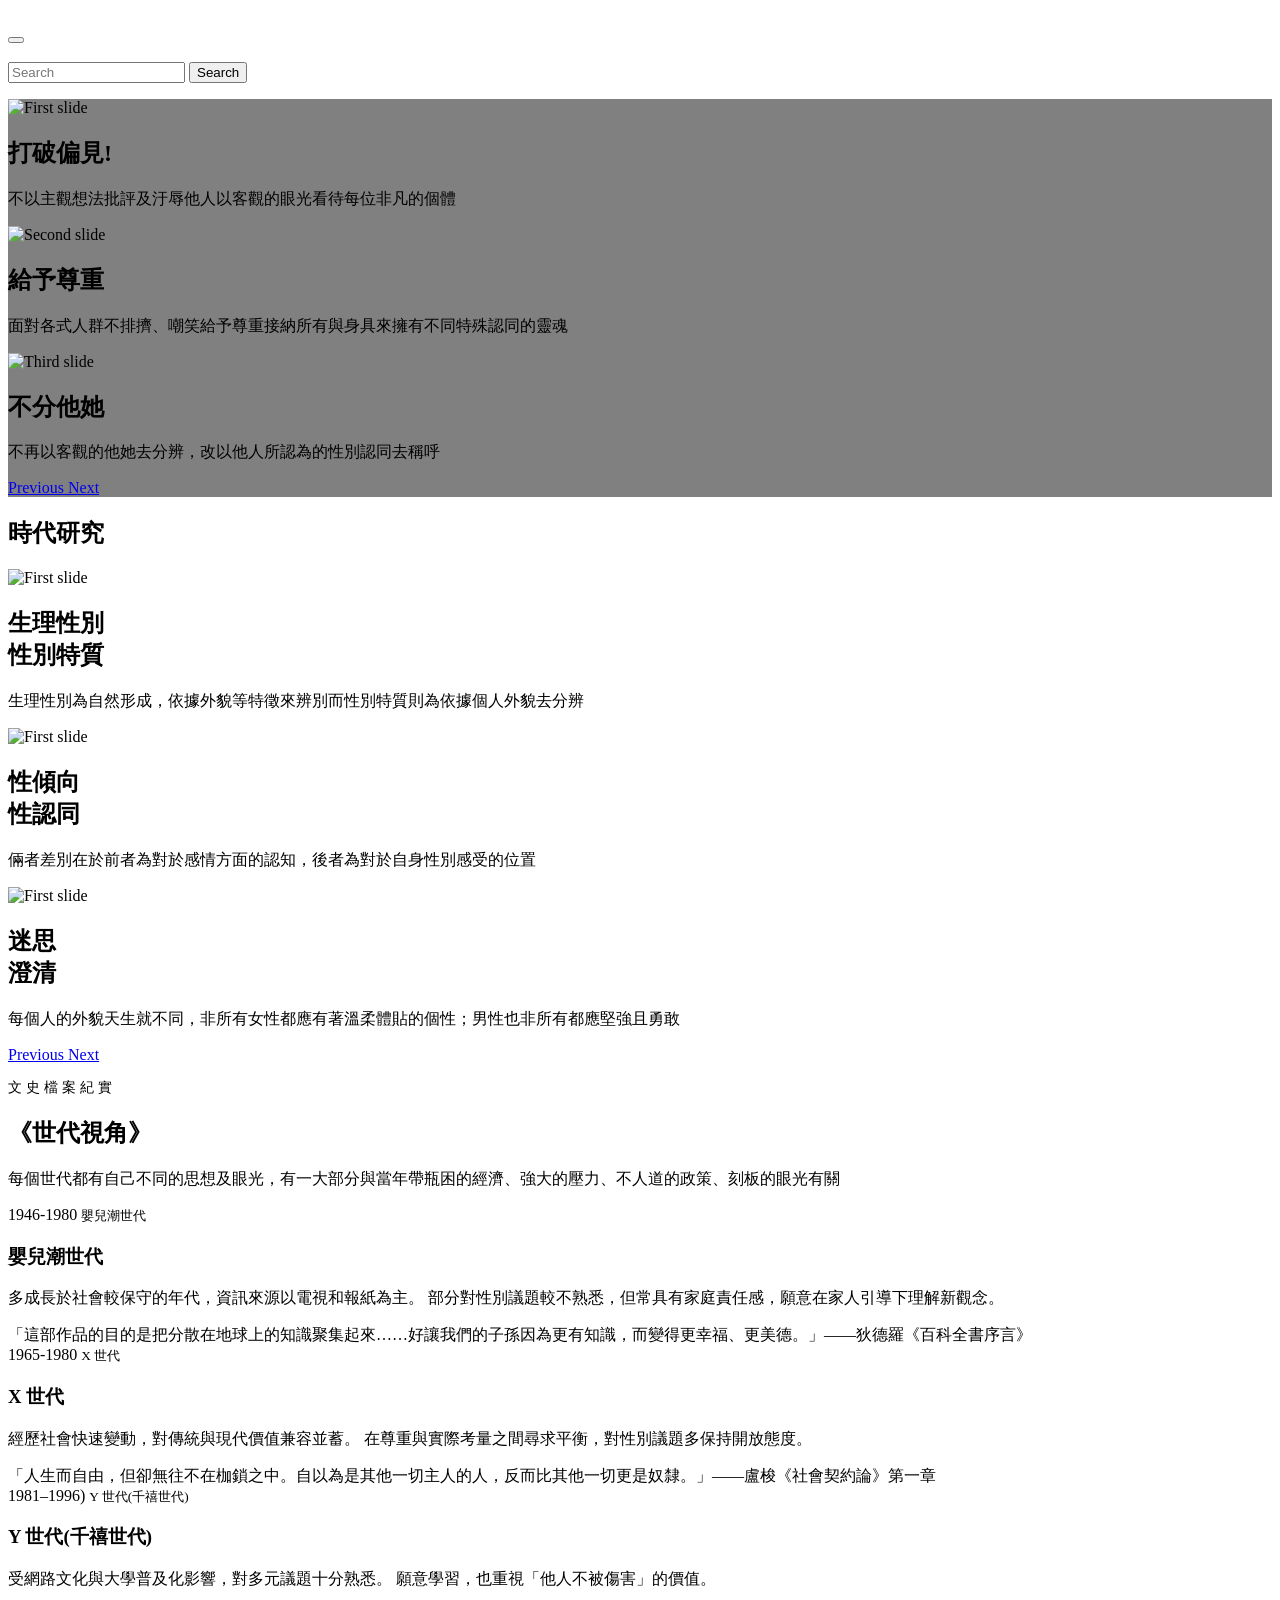
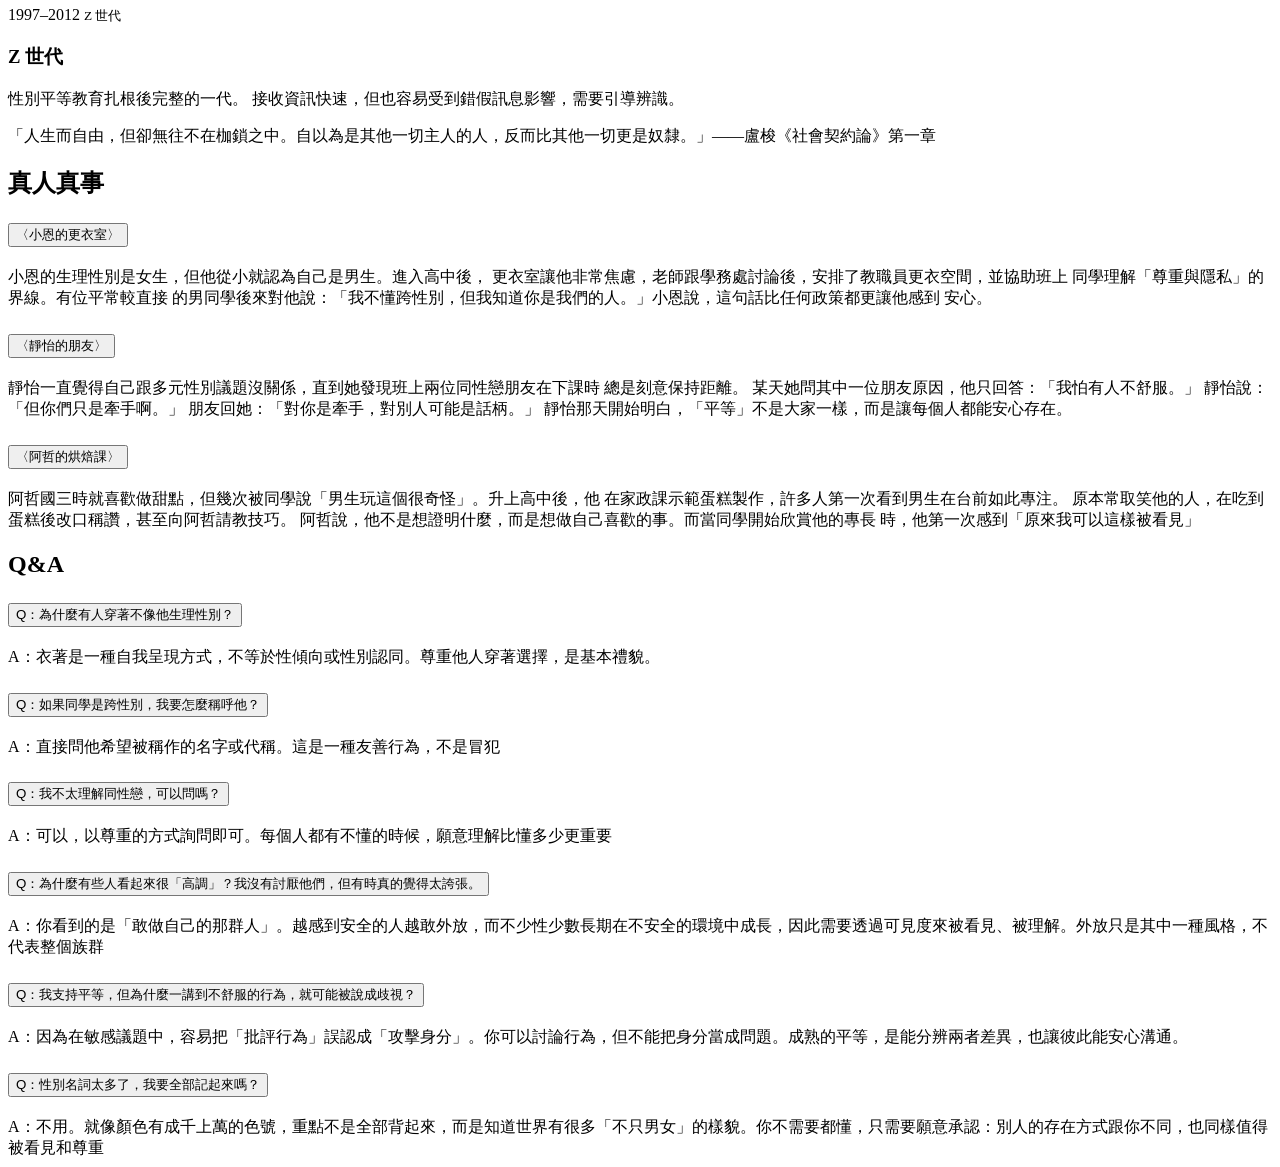
==== index.html @ ce1523b2 "Add files via upload" ====
<!doctype html>
<html>
    <head>
        <meta charset="utf-8">
        <meta http-equiv="X-UA-Compatible" content="IE=edge">
        <meta name="viewport" content="width=device-width, initial-scale=1.0">
        <title>性世代新性別</title>
        <link href="../css/bootstrap-5.3.8.css" rel="stylesheet" type="text/css">
        <link rel="stylesheet" href="../css/all.css">
        <link rel="shortcut icon" href="../images/tiitle icon.png" type="image/x-icon">
    </head>

    <body>
        <nav class="navbar fixed-top navbar-expand-lg navbar-light bg-light">
             <a class="navbar-brand" href="#">
                <div class="logo">
                    <img src="../images/logo.png" alt="">
                </div>
            </a>
            <button class="navbar-toggler" type="button" data-bs-toggle="collapse" data-bs-target="#navbarSupportedContent1" aria-controls="navbarSupportedContent1" aria-expanded="false" aria-label="Toggle navigation">
                <span class="navbar-toggler-icon"></span>
            </button>
            <div class="collapse navbar-collapse mb-2" id="navbarSupportedContent1">
                 <a class="nav-link" href="#r1"><img src="../images/TIME.png" alt=""></a>
                 <a class="nav-link" href="#r2"><img src="../images/history.png" alt=""></a>
                 <a class="nav-link" href="#r3"><img src="../images/people.png" alt=""></a>
                 <a class="nav-link" href="#r4"><img src="../images/hreart.png" alt=""></a>
                <form class="d-flex ms-auto my-lg-0">
                    <input class="form-control" type="search" placeholder="Search" aria-label="Search">
                    <button class="btn btn-outline-success" type="submit">Search</button>
                </form>
            </div>
        </nav>
        <section id="#">
            <div id="carouselExampleIndicatorhome" class="carousel slide" data-bs-ride="carousel" style="background-color: grey">
                <ol class="carousel-indicators">
                    <div data-bs-target="#carouselExampleIndicatorhome" data-bs-slide-to="0" class="active"></div>
                    <div data-bs-target="#carouselExampleIndicatorhome" data-bs-slide-to="1"></div>
                    <div data-bs-target="#carouselExampleIndicatorhome" data-bs-slide-to="2"></div>
                </ol>
                <div class="carousel-inner" role="listbox">
                    <div class="carousel-item active">
                        <img class="d-block mx-auto w-100 h-100" src="../images/1b.png" alt="First slide">
                        <div class="carousel-caption my-0-con">
                            <h1 class="fw-bold">打破偏見!</h1>
                            <p>不以主觀想法批評及汙辱他人以客觀的眼光看待每位非凡的個體</p>
                        </div>
                    </div>
                    <div class="carousel-item"> <img class="d-block mx-auto w-100 h-100" src="../images/1b2.png" alt="Second slide">
                        <div class="carousel-caption my-0-con">
                            <h1>給予尊重</h1>
                            <p>面對各式人群不排擠、嘲笑給予尊重接納所有與身具來擁有不同特殊認同的靈魂</p>
                        </div>
                    </div>
                    <div class="carousel-item">
                        <img class="d-block mx-auto w-100 h-100" src="../images/1b3.png" alt="Third slide">
                        <div class="carousel-caption my-0-con">
                            <h1>不分他她</h1>
                            <p>不再以客觀的他她去分辨，改以他人所認為的性別認同去稱呼</p>
                        </div>
                    </div>

                    <a class="carousel-control-prev" href="#carouselExampleIndicatorhome" role="button" data-bs-slide="prev">
                        <span class="carousel-control-prev-icon" aria-hidden="true"></span>
                        <span class="visually-hidden">Previous</span>
                    </a>
                    <a class="carousel-control-next" href="#carouselExampleIndicatorhome" role="button" data-bs-slide="next">
                        <span class="carousel-control-next-icon" aria-hidden="true">
                        </span>
                        <span class="visually-hidden">Next</span>
                    </a>
                </div>
            </div>
        </section>

        
        <section id="r1">
            
            <div class="car-sub">
                <div id="carouselExampleIndicators1" class="carousel slide" data-bs-ride="carousel" style="position: relative;">
                    <div class="r1-tit ">
                        <h2 class="fw-bold position-absolute h-100 w-100">時代研究</h2>
                    </div>
                    <ol class="carousel-indicators">
                        <div data-bs-target="#carouselExampleIndicatorhome" data-bs-slide-to="0" class="active"></div>
                        <div data-bs-target="#carouselExampleIndicatorhome" data-bs-slide-to="1"></div>
                        <div data-bs-target="#carouselExampleIndicatorhome" data-bs-slide-to="2"></div>
                    </ol>
                    <div class="carousel-inner" role="listbox">
                        <div class="carousel-item active">
                            <div class="r1-sub">
                                
                                <div class="card-r1">
                                    <div class="container">
                                        <div class="row">
                                            <img class="d-block mx-auto col-sm-12 col-md-7 my-r1-img w-90 h-100" src="../images/2b2.png" alt="First slide">
                                            <div class="carousel-caption d-block col-sm-12 col-md-5 my-r1-con text-dark text-start">
                                                <h1 class="fw-bold my-r1-con">生理性別<br>性別特質</h1>
                                                <p class="my-r1-con">生理性別為自然形成，依據外貌等特徵來辨別而性別特質則為依據個人外貌去分辨</p>
                                            </div>
                                        </div>
                                    </div>
                                </div>
                            </div>
                        </div>

                        <div class="carousel-item">
                            <div class="r1-sub">
                                <div class="card-r1">
                                    <div class="container">
                                        <div class="row">
                                            <img class="d-block mx-auto col-sm-12 col-md-7 my-r1-img w-90 h-100" src="../images/2b3.png" alt="First slide">
                                            <div class="carousel-caption d-block col-sm-12 col-md-5 my-r1-con text-dark text-start">
                                                <h1 class="fw-bold my-r1-con">性傾向<br>性認同</h1>
                                                <p class="my-r1-con">倆者差別在於前者為對於感情方面的認知，後者為對於自身性別感受的位置</p>
                                            </div>
                                        </div>
                                    </div>
                                </div>
                            </div>
                        </div>
                        <div class="carousel-item">
                            <div class="r1-sub">
                                <div class="card-r1">
                                    <div class="container">
                                        <div class="row">
                                            <img class="d-block mx-auto col-sm-12 col-md-7 my-r1-img w-90 h-100" src="../images/2b.png" alt="First slide">
                                            <div class="carousel-caption d-block col-sm-12 col-md-5 my-r1-con text-dark  text-start">
                                                <h1 class="fw-bold my-r1-con">迷思<br>澄清</h1>
                                                <p class="my-r1-con">每個人的外貌天生就不同，非所有女性都應有著溫柔體貼的個性；男性也非所有都應堅強且勇敢</p>
                                            </div>
                                        </div>
                                    </div>
                                </div>
                            </div>
                        </div>
                    </div>
                
            
                    
                    
                    <a class="carousel-control-prev" href="#carouselExampleIndicators1" role="button" data-bs-slide="prev">
                        <span class="carousel-control-prev-icon" aria-hidden="true"></span>
                        <span class="visually-hidden">Previous</span>
                    </a>
                    <a class="carousel-control-next" href="#carouselExampleIndicators1" role="button" data-bs-slide="next">
                        <span class="carousel-control-next-icon" aria-hidden="true"></span>
                        <span class="visually-hidden">Next</span>
                    </a>
                </div>
            </div>
        </section>


        <section id="r2">
             <header class="container mt-5 mb-5 text-center">
        <div class="history-header col-lg-8 mx-auto">
            <p class="text-uppercase mb-2 text-secondary" style="letter-spacing: 4px; font-size: 0.9rem;">文史檔案紀實</p>
            <h1 class="display-5 fw-bold my-3">《世代視角》</h1>
            <p class="lead text-muted fs-6 px-3">
                每個世代都有自己不同的思想及眼光，有一大部分與當年帶瓶困的經濟、強大的壓力、不人道的政策、刻板的眼光有關
            </p>
        </div>
    </header>

    <!-- 2. 純文字時間軸主區 -->
    <main class="container mb-5">
        <div class="timeline">

            <!-- 事件一：靠左 -->
            <div class="row timeline-item">
                <div class="timeline-dot"></div>
                <div class="col-md-6 pe-md-5">
                    <div class="card history-card">
                        <div class="card-body p-4">
                            <div class="d-flex justify-content-between align-items-center mb-3">
                                <span class="badge badge-year">1946-1980</span>
                                <small class="text-secondary">嬰兒潮世代</small>
                            </div>
                            <h3 class="h4 card-title fw-bold mb-3">嬰兒潮世代</h3>
                            <p class="card-text text-secondary mb-3">
                                多成長於社會較保守的年代，資訊來源以電視和報紙為主。
                                部分對性別議題較不熟悉，但常具有家庭責任感，願意在家人引導下理解新觀念。
                            <!-- 史料展開按鈕 -->
                            <a href="#archive-1" class="text-decoration-none small text-dark fw-bold" data-bs-toggle="collapse" style="border-bottom: 1px dashed #7d5a44;">
                              
                            </a>
                            
                            <!-- 摺疊史料區 -->
                            <div class="collapse mt-3" id="archive-1">
                                <div class="p-3 archive-box text-muted">
                                    「這部作品的目的是把分散在地球上的知識聚集起來……好讓我們的子孫因為更有知識，而變得更幸福、更美德。」——狄德羅《百科全書序言》
                                </div>
                            </div>
                        </div>
                    </div>
                </div>
                <div class="col-md-6"></div>
            </div>

            <!-- 事件二：靠右 (使用 flex-md-row-reverse) -->
            <div class="row timeline-item flex-md-row-reverse">
                <div class="timeline-dot"></div>
                <div class="col-md-6 ps-md-5">
                    <div class="card history-card">
                        <div class="card-body p-4">
                            <div class="d-flex justify-content-between align-items-center mb-3">
                                <span class="badge badge-year">1965-1980</span>
                                <small class="text-secondary"> X 世代</small>
                            </div>
                            <h3 class="h4 card-title fw-bold mb-3">X 世代</h3>
                            <p class="card-text text-secondary mb-3">
                               經歷社會快速變動，對傳統與現代價值兼容並蓄。
                                在尊重與實際考量之間尋求平衡，對性別議題多保持開放態度。
                            <a href="#archive-2" class="text-decoration-none small text-dark fw-bold" data-bs-toggle="collapse" style="border-bottom: 1px dashed #7d5a44;">
                              
                            </a>
                            
                            <div class="collapse mt-3" id="archive-2">
                                <div class="p-3 archive-box text-muted">
                                    「人生而自由，但卻無往不在枷鎖之中。自以為是其他一切主人的人，反而比其他一切更是奴隸。」——盧梭《社會契約論》第一章
                                </div>
                            </div>
                        </div>
                    </div>
                </div>
                <div class="col-md-6"></div>
            </div>

            <!-- 事件三：靠左 -->
            <div class="row timeline-item">
                <div class="timeline-dot">

                </div>
                <div class="col-md-6 pe-md-5">
                    <div class="card history-card">
                        <div class="card-body p-4">
                            <div class="d-flex justify-content-between align-items-center mb-3">
                                <span class="badge badge-year">1981–1996)</span>
                                <small class="text-secondary">Y 世代(千禧世代)</small>
                            </div>
                            <h3 class="h4 card-title fw-bold mb-3">Y 世代(千禧世代)</h3>
                            <p class="card-text text-secondary mb-3">
                                受網路文化與大學普及化影響，對多元議題十分熟悉。
                                願意學習，也重視「他人不被傷害」的價值。
                            </p>
                        </div>
                    </div>
                </div>
                
                <div class="col-md-6"></div>
            </div>
              <div class="row timeline-item flex-md-row-reverse">
                <div class="timeline-dot"></div>
                <div class="col-md-6 ps-md-5">
                    <div class="card history-card">
                        <div class="card-body p-4">
                            <div class="d-flex justify-content-between align-items-center mb-3">
                                <span class="badge badge-year">1997–2012</span>
                                <small class="text-secondary">  Z 世代</small>
                            </div>
                            <h3 class="h4 card-title fw-bold mb-3"> Z 世代</h3>
                            <p class="card-text text-secondary mb-3">
                               性別平等教育扎根後完整的一代。
                                接收資訊快速，但也容易受到錯假訊息影響，需要引導辨識。
                            <a href="#archive-2" class="text-decoration-none small text-dark fw-bold" data-bs-toggle="collapse" style="border-bottom: 1px dashed #7d5a44;">
                              
                            </a>
                            
                            <div class="collapse mt-3" id="archive-2">
                                <div class="p-3 archive-box text-muted">
                                    「人生而自由，但卻無往不在枷鎖之中。自以為是其他一切主人的人，反而比其他一切更是奴隸。」——盧梭《社會契約論》第一章
                                </div>
                            </div>
                        </div>
                    </div>
                </div>
                <div class="col-md-6"></div>
            </div>

        </div>
    </main>
        </section>


       <section id="r3">
            <div class="r3-sub">
                <div class="r3-card">
                    <div class="r3-tit fw-bold">
                        <h2>真人真事</h2>
                    </div>
                    </div>
                    <div class="r3-sec">
                        <div class="accordion" id="accordion1">
                            
                            <!-- 項目一 -->
                            <div class="accordion-item">
                                <h2 class="accordion-header" id="headingOne1">
                                    <!-- 💡 關鍵 1：data-bs-target 對準 #collapseOne -->
                                    <button class="accordion-button" type="button" data-bs-toggle="collapse" data-bs-target="#collapseOne" aria-expanded="true" aria-controls="collapseOne"> 
                                        〈小恩的更衣室〉 
                                    </button>
                                </h2>
                                <!-- 💡 關鍵 2：id 必須剛好叫 collapseOne -->
                                <div id="collapseOne" class="accordion-collapse collapse show fw-bold " aria-labelledby="headingOne1" data-bs-parent="#accordion1">
                                    <div class="accordion-body "> <p>小恩的生理性別是女生，但他從小就認為自己是男生。進入高中後，
                                        更衣室讓他非常焦慮，老師跟學務處討論後，安排了教職員更衣空間，並協助班上
                                        同學理解「尊重與隱私」的界線。有位平常較直接
                                        的男同學後來對他說：「我不懂跨性別，但我知道你是我們的人。」小恩說，這句話比任何政策都更讓他感到
                                        安心。</p>
                                    </div>
                                </div>
                            </div>

                            <!-- 項目二 -->
                            <div class="accordion-item">
                                <h2 class="accordion-header" id="headingTwo1">
                                    <!-- 💡 關鍵 1：data-bs-target 對準 #collapseTwo -->
                                    <button class="accordion-button collapsed" type="button" data-bs-toggle="collapse" data-bs-target="#collapseTwo" aria-expanded="false" aria-controls="collapseTwo"> 
                                        〈靜怡的朋友〉
                                    </button>
                                </h2>
                                <!-- 💡 關鍵 2：id 必須剛好叫 collapseTwo -->
                                <div id="collapseTwo" class="accordion-collapse collapse fw-bold" aria-labelledby="headingTwo1" data-bs-parent="#accordion1">
                                    <div class="accordion-body"> <p>靜怡一直覺得自己跟多元性別議題沒關係，直到她發現班上兩位同性戀朋友在下課時
                                                                    總是刻意保持距離。
                                                                    某天她問其中一位朋友原因，他只回答：「我怕有人不舒服。」
                                                                    靜怡說：「但你們只是牽手啊。」
                                                                    朋友回她：「對你是牽手，對別人可能是話柄。」
                                                                    靜怡那天開始明白，「平等」不是大家一樣，而是讓每個人都能安心存在。
                                                                </p>
                                    </div>
                                </div>
                            </div>

                            <!-- 項目三 -->
                            <div class="accordion-item">
                                <h2 class="accordion-header" id="headingThree1">
                                    <!-- 💡 關鍵 1：data-bs-target 對準 #collapseThree -->
                                    <button class="accordion-button collapsed" type="button" data-bs-toggle="collapse" data-bs-target="#collapseThree" aria-expanded="false" aria-controls="collapseThree"> 
                                        〈阿哲的烘焙課〉
                                    </button>
                                </h2>
                                <!-- 💡 關鍵 2：id 必須剛好叫 collapseThree -->
                                <div id="collapseThree" class="accordion-collapse collapse  fw-bold" aria-labelledby="headingThree1" data-bs-parent="#accordion1">
                                    <div class="accordion-body"><p>阿哲國三時就喜歡做甜點，但幾次被同學說「男生玩這個很奇怪」。升上高中後，他
                                                                在家政課示範蛋糕製作，許多人第一次看到男生在台前如此專注。
                                                                原本常取笑他的人，在吃到蛋糕後改口稱讚，甚至向阿哲請教技巧。
                                                                阿哲說，他不是想證明什麼，而是想做自己喜歡的事。而當同學開始欣賞他的專長
                                                                時，他第一次感到「原來我可以這樣被看見」 
                                                                </p>
                                    </div>
                                </div>
                            </div>
                        </div>
                    </div>
                </div>
            </div>
        </section>
        <section id="r4">
            <div class="r4-con">
                <div class="r4-sub">
                     <div class="r4-tit">
                        <h2>Q&A</h2>
                    </div>
                    <div class="accordion" id="accordion2">
                        <div class="accordion-item">
                            <h2 class="accordion-header" id="headingOne1">
                                <button class="accordion-button" type="button" data-bs-toggle="collapse" data-bs-target="#UNIQID-SET-collapseOne" aria-expanded="true" aria-controls="UNIQID-SET-collapseOne"> Q：為什麼有人穿著不像他生理性別？ </button>
                            </h2>
                            <div id="UNIQID-SET-collapseOne" class="accordion-collapse collapse show" aria-labelledby="headingOne1" data-bs-parent="#accordion2">
                                <div class="accordion-body">A：衣著是一種自我呈現方式，不等於性傾向或性別認同。尊重他人穿著選擇，是基本禮貌。</div>
                            </div>
                        </div>
                        <div class="accordion-item">
                            <h2 class="accordion-header" id="headingTwo1">
                                <button class="accordion-button collapsed" type="button" data-bs-toggle="collapse" data-bs-target="#UNIQID-SET-collapseTwo" aria-expanded="false" aria-controls="UNIQID-SET-collapseTwo"> Q：如果同學是跨性別，我要怎麼稱呼他？</button>
                            </h2>
                            <div id="UNIQID-SET-collapseTwo" class="accordion-collapse collapse" aria-labelledby="headingTwo1" data-bs-parent="#accordion2">
                                <div class="accordion-body">A：直接問他希望被稱作的名字或代稱。這是一種友善行為，不是冒犯</div>
                            </div>
                        </div>
                        <div class="accordion-item">
                            <h2 class="accordion-header" id="headingThree1">
                                <button class="accordion-button collapsed" type="button" data-bs-toggle="collapse" data-bs-target="#UNIQID-SET-collapseThree" aria-expanded="false" aria-controls="UNIQID-SET-collapseThree"> Q：我不太理解同性戀，可以問嗎？</button>
                            </h2>
                            <div id="UNIQID-SET-collapseThree" class="accordion-collapse collapse" aria-labelledby="headingThree1" data-bs-parent="#accordion2">
                                <div class="accordion-body"> A：可以，以尊重的方式詢問即可。每個人都有不懂的時候，願意理解比懂多少更重要</div>
                            </div>
                        </div>
                        <div class="accordion-item">
                            <h2 class="accordion-header" id="heading4">
                                <button class="accordion-button collapsed" type="button" data-bs-toggle="collapse" data-bs-target="#UNIQID-SET-collapse4" aria-expanded="false" aria-controls="UNIQID-SET-collapse4"> Q：為什麼有些人看起來很「高調」？我沒有討厭他們，但有時真的覺得太誇張。</button>
                            </h2>
                            <div id="UNIQID-SET-collapse4" class="accordion-collapse collapse" aria-labelledby="heading4" data-bs-parent="#accordion2">
                                <div class="accordion-body">A：你看到的是「敢做自己的那群人」。越感到安全的人越敢外放，而不少性少數長期在不安全的環境中成長，因此需要透過可見度來被看見、被理解。外放只是其中一種風格，不代表整個族群</div>
                            </div>
                        </div>
                        <div class="accordion-item">
                            <h2 class="accordion-header" id="heading5">
                                <button class="accordion-button collapsed" type="button" data-bs-toggle="collapse" data-bs-target="#UNIQID-SET-collapse5" aria-expanded="false" aria-controls="UNIQID-SET-collapse5"> Q：我支持平等，但為什麼一講到不舒服的行為，就可能被說成歧視？</button>
                            </h2>
                            <div id="UNIQID-SET-collapse5" class="accordion-collapse collapse" aria-labelledby="heading5" data-bs-parent="#accordion2">
                                <div class="accordion-body">A：因為在敏感議題中，容易把「批評行為」誤認成「攻擊身分」。你可以討論行為，但不能把身分當成問題。成熟的平等，是能分辨兩者差異，也讓彼此能安心溝通。</div>
                            </div>
                        </div>
                        <div class="accordion-item">
                            <h2 class="accordion-header" id="heading6">
                                <button class="accordion-button collapsed" type="button" data-bs-toggle="collapse" data-bs-target="#UNIQID-SET-collapse6" aria-expanded="false" aria-controls="UNIQID-SET-collapse6"> Q：性別名詞太多了，我要全部記起來嗎？</button>
                            </h2>
                            <div id="UNIQID-SET-collapse6" class="accordion-collapse collapse" aria-labelledby="heading6" data-bs-parent="#accordion2">
                                <div class="accordion-body">A：不用。就像顏色有成千上萬的色號，重點不是全部背起來，而是知道世界有很多「不只男女」的樣貌。你不需要都懂，只需要願意承認：別人的存在方式跟你不同，也同樣值得被看見和尊重</div>
                            </div>
                        </div>
                    </div>
                </div>
            </div>
        </section>
        <script src="../js/popper-2.11.8.min.js"></script>
        <script src="../js/bootstrap-5.3.8.js"></script>
        <script src="../js/all.js"></script>
    </body>
</html>
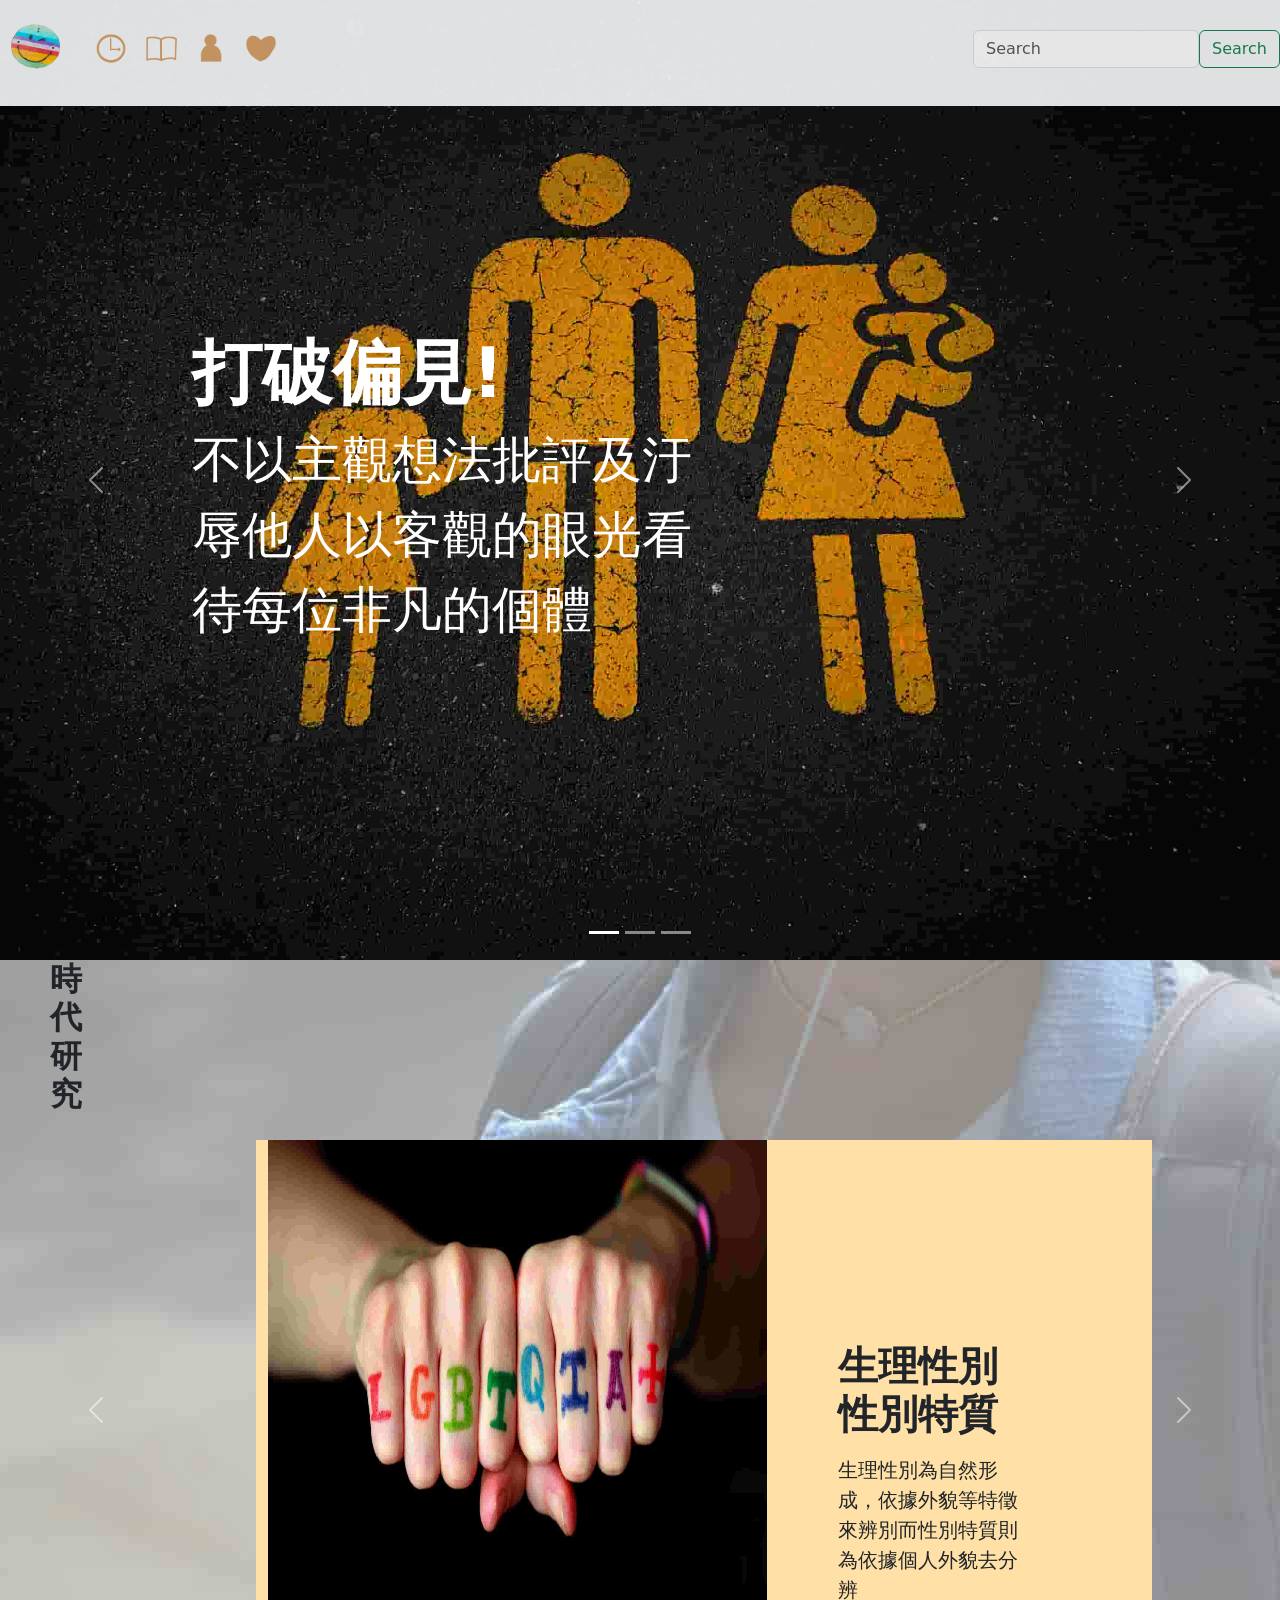
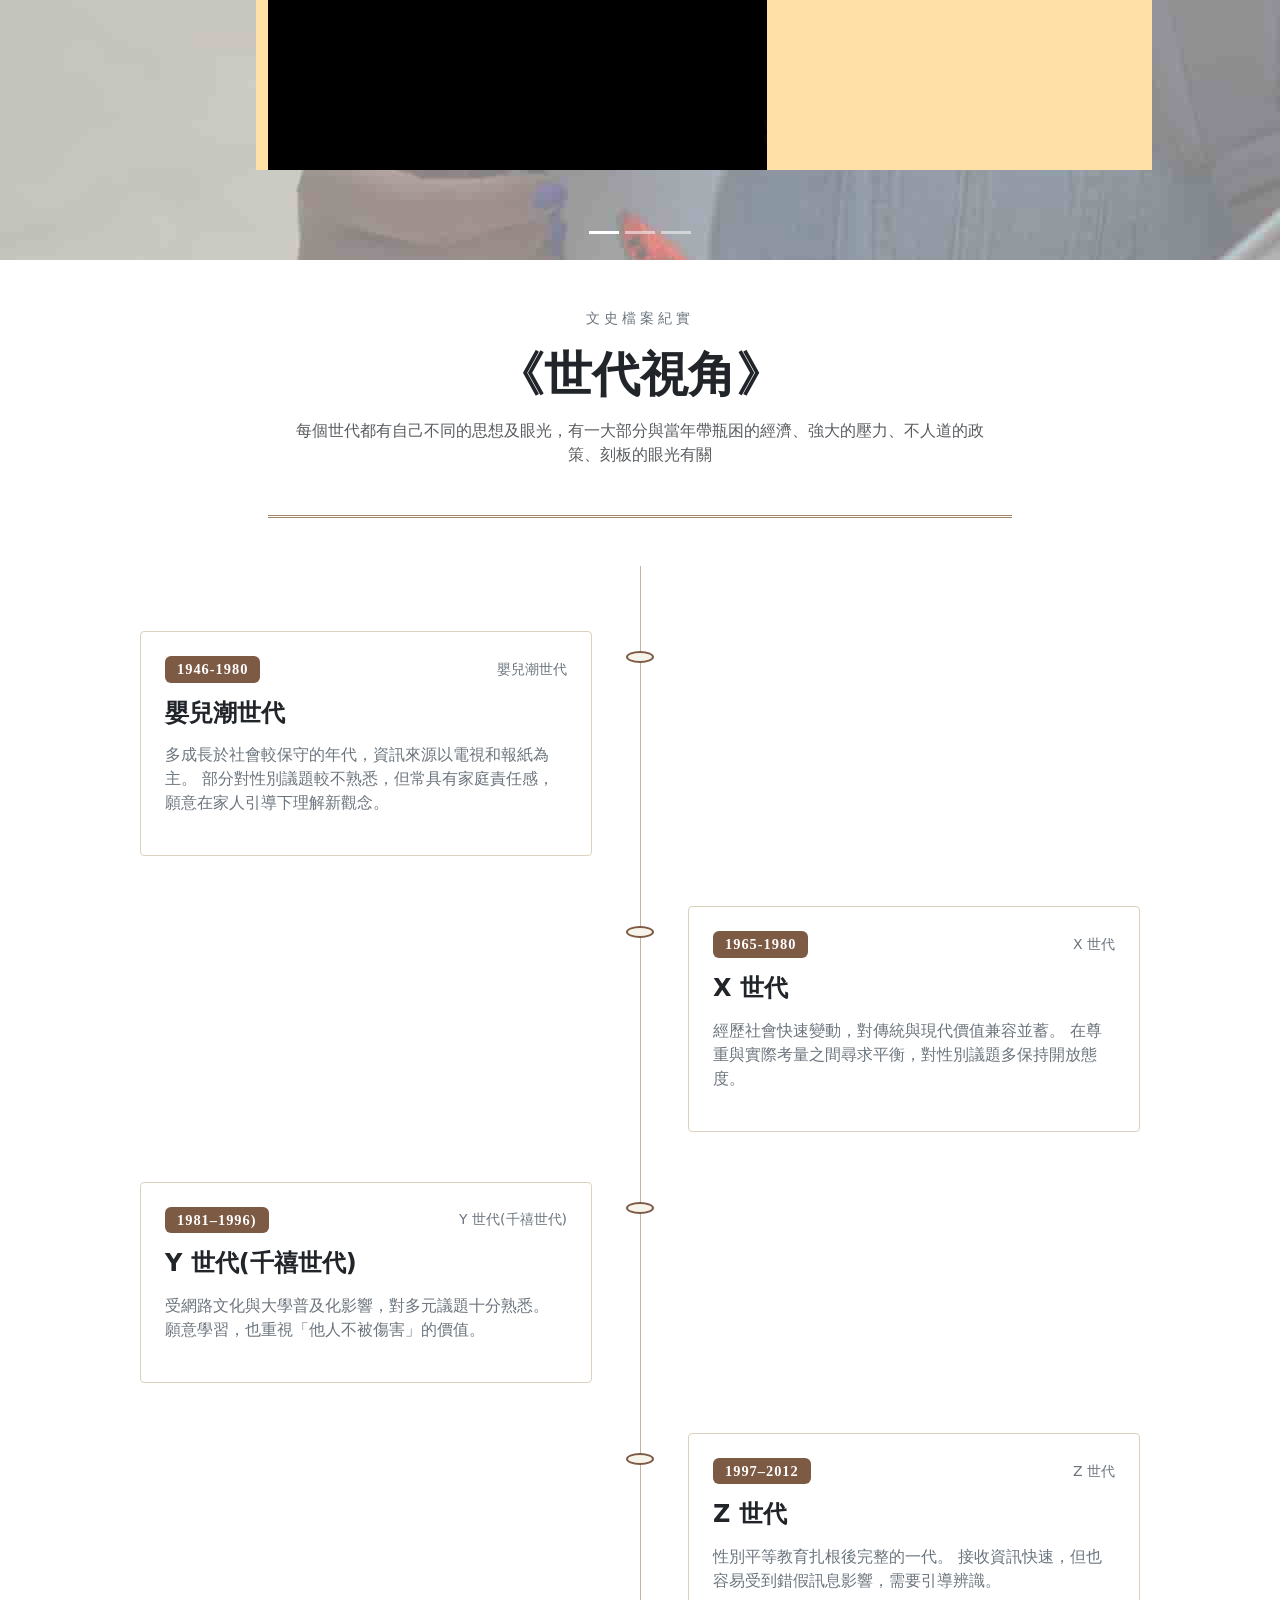
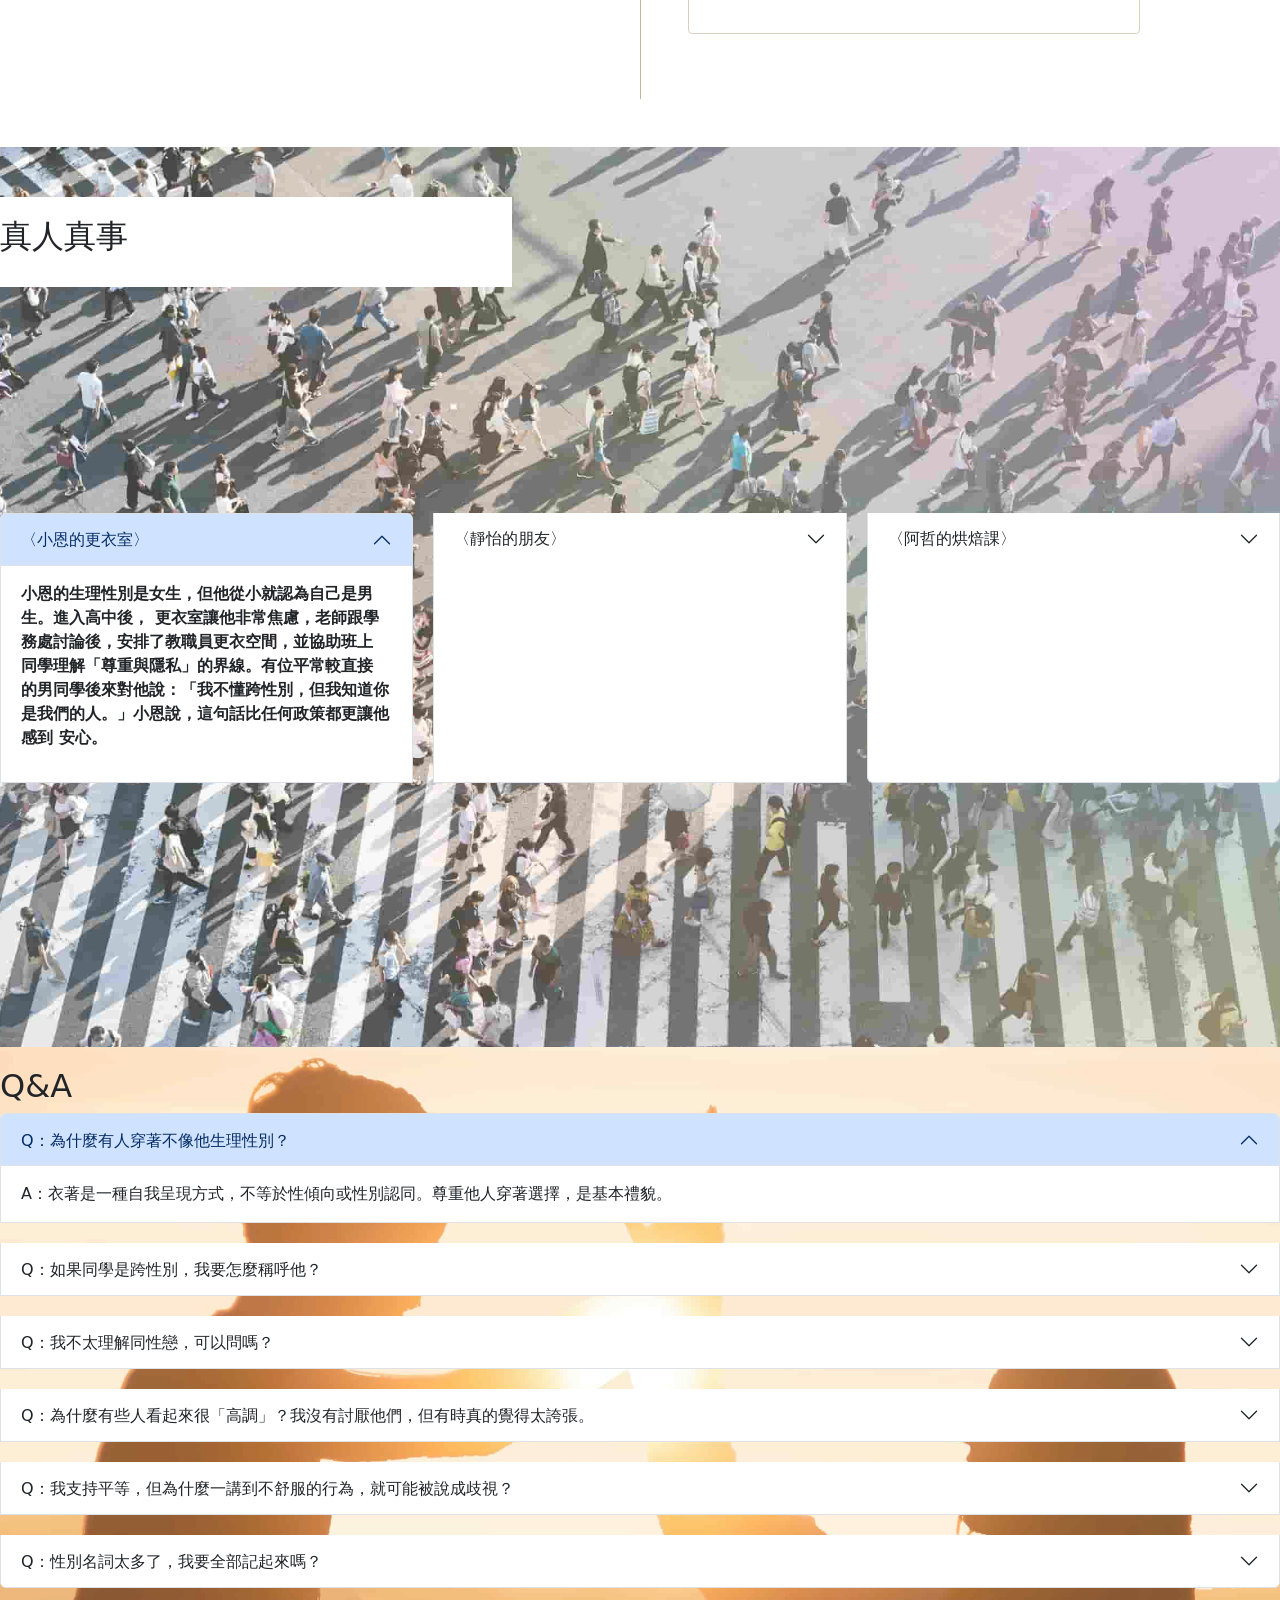
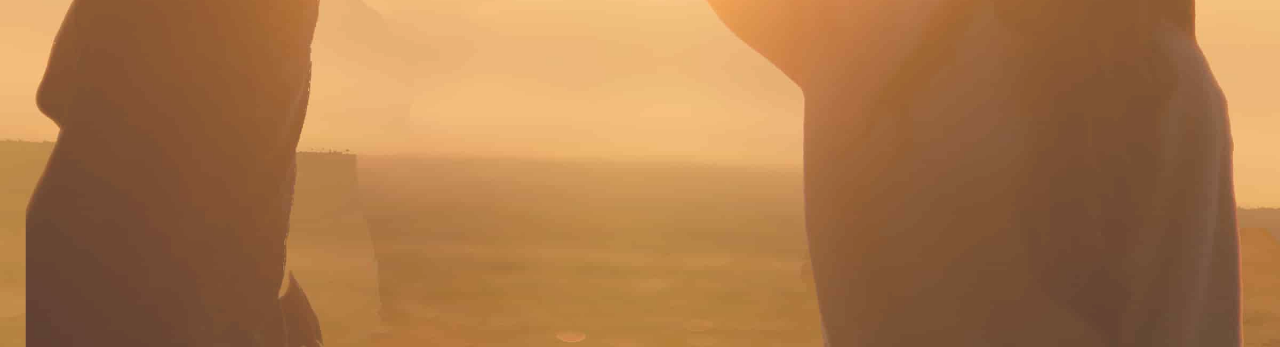
==== commit b3e17d09: "Add files via upload" ====
--- a/index.html
+++ b/index.html
@@ -40,20 +40,20 @@
                 </ol>
                 <div class="carousel-inner" role="listbox">
                     <div class="carousel-item active">
-                        <img class="d-block mx-auto w-100 h-100" src="../images/1b.png" alt="First slide">
+                        <img class="d-block mx-auto w-100 h-100" src="../images/1b.jpg" alt="First slide">
                         <div class="carousel-caption my-0-con">
                             <h1 class="fw-bold">打破偏見!</h1>
                             <p>不以主觀想法批評及汙辱他人以客觀的眼光看待每位非凡的個體</p>
                         </div>
                     </div>
-                    <div class="carousel-item"> <img class="d-block mx-auto w-100 h-100" src="../images/1b2.png" alt="Second slide">
+                    <div class="carousel-item"> <img class="d-block mx-auto w-100 h-100" src="../images/1b2.jpg" alt="Second slide">
                         <div class="carousel-caption my-0-con">
                             <h1>給予尊重</h1>
                             <p>面對各式人群不排擠、嘲笑給予尊重接納所有與身具來擁有不同特殊認同的靈魂</p>
                         </div>
                     </div>
                     <div class="carousel-item">
-                        <img class="d-block mx-auto w-100 h-100" src="../images/1b3.png" alt="Third slide">
+                        <img class="d-block mx-auto w-100 h-100" src="../images/1b3.jpg" alt="Third slide">
                         <div class="carousel-caption my-0-con">
                             <h1>不分他她</h1>
                             <p>不再以客觀的他她去分辨，改以他人所認為的性別認同去稱呼</p>
@@ -93,7 +93,7 @@
                                 <div class="card-r1">
                                     <div class="container">
                                         <div class="row">
-                                            <img class="d-block mx-auto col-sm-12 col-md-7 my-r1-img w-90 h-100" src="../images/2b2.png" alt="First slide">
+                                            <img class="d-block mx-auto col-sm-12 col-md-7 my-r1-img w-90 h-100" src="../images/2b2.jpg" alt="First slide">
                                             <div class="carousel-caption d-block col-sm-12 col-md-5 my-r1-con text-dark text-start">
                                                 <h1 class="fw-bold my-r1-con">生理性別<br>性別特質</h1>
                                                 <p class="my-r1-con">生理性別為自然形成，依據外貌等特徵來辨別而性別特質則為依據個人外貌去分辨</p>
@@ -109,7 +109,7 @@
                                 <div class="card-r1">
                                     <div class="container">
                                         <div class="row">
-                                            <img class="d-block mx-auto col-sm-12 col-md-7 my-r1-img w-90 h-100" src="../images/2b3.png" alt="First slide">
+                                            <img class="d-block mx-auto col-sm-12 col-md-7 my-r1-img w-90 h-100" src="../images/2b3.jpg" alt="First slide">
                                             <div class="carousel-caption d-block col-sm-12 col-md-5 my-r1-con text-dark text-start">
                                                 <h1 class="fw-bold my-r1-con">性傾向<br>性認同</h1>
                                                 <p class="my-r1-con">倆者差別在於前者為對於感情方面的認知，後者為對於自身性別感受的位置</p>
@@ -124,7 +124,7 @@
                                 <div class="card-r1">
                                     <div class="container">
                                         <div class="row">
-                                            <img class="d-block mx-auto col-sm-12 col-md-7 my-r1-img w-90 h-100" src="../images/2b.png" alt="First slide">
+                                            <img class="d-block mx-auto col-sm-12 col-md-7 my-r1-img w-90 h-100" src="../images/2b.jpg" alt="First slide">
                                             <div class="carousel-caption d-block col-sm-12 col-md-5 my-r1-con text-dark  text-start">
                                                 <h1 class="fw-bold my-r1-con">迷思<br>澄清</h1>
                                                 <p class="my-r1-con">每個人的外貌天生就不同，非所有女性都應有著溫柔體貼的個性；男性也非所有都應堅強且勇敢</p>
--- a/css/all.css
+++ b/css/all.css
@@ -0,0 +1,343 @@
+body{
+    scroll-behavior: smooth;
+      
+}
+
+.navbar{
+    opacity: 0.9;
+}
+.logo img{
+    width: 70px;
+    height: 80px;
+}
+.nav-link img{
+    width: 50px;
+    height: 50px;
+    gap: 20px;
+    
+}
+.my-0-con{
+    display: inline-block;
+    margin-bottom: 20%;
+    width: 40%;
+    text-align: left;
+}
+.my-0-con p{
+    font-size: 50px;
+}
+.my-0-con h1{
+    font-size: 70px;
+}
+
+.my-r1-con{
+    margin-left: 35%;
+    margin-bottom: 10%;
+}
+.my-r1-con p{
+font-size: 20px;
+margin-right: 10%;
+
+}
+.r1-tit{
+    position: absolute;
+    z-index: 10;
+    display:inline-block;
+    transform: translateX(50px);
+}
+.my-r1-con h1{
+    margin-bottom: 5%;
+    
+}
+.my-r1-img{
+    position: absolute;
+    
+}
+.card-r1{
+    background: rgb(255, 224, 166);
+    top: 20%;
+    width: 70%;
+    height: 70%;
+    position: relative;
+    margin-left: 20%;
+}
+
+.r1-sub{
+    position: relative;
+    background-color: #ffffff;
+    z-index: 1;
+    width: 100%;
+    height: 100vh;
+    overflow: hidden;
+}
+.car-sub{
+    position: relative;
+    z-index: 20;
+}
+.r1-sub::before{
+    content: "";
+    position: absolute;
+    z-index: -1;
+    background: url("../images/1b3.jpg");
+    inset:0;
+    opacity: 0.5;
+}
+.image-container {
+       position: relative;
+       display: inline-block;
+   }
+   /* 彈出內容的樣式 */
+   .info-box {
+       display: none; /* 預設隱藏 */
+       margin-top: 15px;
+       padding: 15px;
+       border: 1px solid #ccc;
+       background-color: #f9f9f9;
+       border-radius: 5px;
+       max-width: 400px;
+   }
+.r2-sub{
+    background: #ffffff;
+    position: relative;
+    width: 100%;
+    height: 100vh;
+    z-index: 1;
+}
+.r2-sub::before{
+    content: '';
+    inset: 0;
+    position: absolute;
+    background: url("../images/3b.jpg") center/cover no-repeat;
+    opacity: 0.8;
+    z-index: -1;
+}
+.r2-img-con img{
+    position: relative;
+    height: 100vh;
+    width: 80%;
+}
+.r2-icon-con img{
+    position: absolute;
+    z-index: 50;
+    width: 80px;
+    height:100px;
+}
+#accordion1{
+    display:flex;
+    gap:20px;
+}
+
+#accordion1 .accordion-item{
+    flex:1;
+}
+.r3-sub{
+    position: relative;
+    background: #ffffff;
+    overflow: hidden;
+    width: 100%;
+    height: 100vh;
+    z-index: 1;
+}
+.r3-sub::before{
+    position: absolute;
+    opacity: 0.8;
+    inset: 0;
+    content: '';
+    background: url("../images/3b-1.jpg")center/cover no-repeat;
+    z-index: -1;
+}
+.r3-sec{
+    margin-top: 20%;
+}
+.r3-tit{
+    display: inline-block;
+        transform: translateY(20px);
+}
+.r3-card{
+    background: #ffffff;
+    width: 40%;
+    height: 10%;
+    transform: translateY(50px);
+
+}
+.r4-tit{
+    display: inline-block;
+    transform: translateY(20px);
+}
+
+   .r4-sub{
+            position: relative;
+            background: #ffffff;
+            overflow: hidden;
+            width: 100%;
+            height:100vh;
+            z-index: 1;
+
+        }
+        .r4-sub::before{
+            position: absolute;
+            content: "";
+            inset: 0;
+            background: url("../images/4b.jpg")center /cover no-repeat;
+            opacity: 0.8;
+            z-index: -1;
+        }
+        .accordion{
+            transform:translateY(20px);
+        }
+        .accordion-item{
+            margin-bottom: 20px;
+        }
+        body,html
+        {cursor: url('../images/mouse.png'), auto;}
+        a, button, input[type="button"], input[type="submit"], .clickable {
+  /* 替換成你的點擊手指滑鼠圖片 */
+            cursor: url('../images/buttom.png'), pointer !important;
+            }
+            p, span, h1, h2, h3, h4, h5, h6, input, textarea, li {
+            /* 替換成你的文字 I 型滑鼠圖片 */
+            cursor: url('../images/texthover.png'), text;
+            }
+
+@media (max-width:768px){
+
+    .my-0-con p{
+    font-size: 10px;
+    }
+.my-0-con h1{
+    font-size: 30px;
+    }
+    .card-r1{
+    margin-left: 0%;
+    width: 100%;
+    height:50vh;
+   transform: translateY(-20%);
+}
+    .my-r1-con{
+    margin-left: 0%;
+    transform: translateY(95%);
+
+   
+}
+.r1-tit{
+    display: inline-block;
+    transform:translateY(10px) translateX(60px);
+    color: #fcfbfa;
+    }
+    .accordion-body p{
+        font-size: 10px;
+    }
+    .r3-tit{
+        display: inline-block;
+        transform: translateY(10px);
+        }
+        .r3-card{
+            background: #ffffff;
+            width: 40%;
+            height: 8%;
+            transform: translateY(5px);
+
+        }
+        .accordion-item{
+            transform: translateY(-10%);
+        }
+     
+ 
+}
+
+
+
+
+
+.history-header {
+            border-bottom: 3px double #a08569; /* 雙線邊框營造書籍感 */
+            padding-bottom: 2rem;
+        }
+
+        /* 垂直時間軸主幹 */
+        .timeline {
+            position: relative;
+            max-width: 1000px;
+            margin: 0 auto;
+            padding: 40px 0;
+        }
+
+        /* 在中央畫一條優雅細線 */
+        .timeline::after {
+            content: '';
+            position: absolute;
+            width: 1px;
+            background-color: #c4b49e;
+            top: 0;
+            bottom: 0;
+            left: 50%;
+            margin-left: -0.5px;
+        }
+
+        /* 時間軸節點容器 */
+        .timeline-item {
+            padding: 25px 0;
+            position: relative;
+        }
+
+        /* 時間軸上的古風空心圓點 */
+        .timeline-dot {
+            width: 12px;
+            height: 12px;
+            background-color: #f7f4eb;
+            border: 2px solid #7d5a44;
+            border-radius: 50%;
+            position: absolute;
+            left: 50%;
+            top: 45px;
+            transform: translateX(-50%);
+            z-index: 2;
+        }
+
+        /* 純文字卡片優化（移除圖片後，改用邊框與左側色條凸顯質感） */
+        .history-card {
+            border: 1px solid #dcd1be !important;
+            background-color: #ffffff;
+            border-radius: 4px;
+            transition: all 0.3s ease;
+        }
+        
+        /* 讓文字卡片滑過時有微幅沉降感 */
+        .history-card:hover {
+            border-color: #7d5a44 !important;
+            box-shadow: 0 4px 15px rgba(125, 90, 68, 0.05);
+        }
+
+        /* 年份徽章自訂樣式 */
+        .badge-year {
+            background-color: #7d5a44;
+            color: #ffffff;
+            font-family: 'Times New Roman', serif;
+            font-size: 0.9rem;
+            letter-spacing: 1px;
+            padding: 6px 12px;
+        }
+
+        /* 史料文獻折疊區樣式 */
+        .archive-box {
+            background-color: #fcfbfa;
+            border-left: 3px solid #a08569;
+            font-size: 0.95rem;
+        }
+
+        /* 手機版自適應優化：時間軸線移至最左側 */
+        @media (max-width: 767.98px) {
+            .timeline::after {
+                left: 20px;
+            }
+            .timeline-dot {
+                left: 20px;
+                transform: none;
+            }
+            .timeline-item .col-md-6 {
+                padding-left: 45px ;
+                padding-right: 15px ;
+            }
+            .carousel-item{
+                height: 100vh;
+            }
+        }
